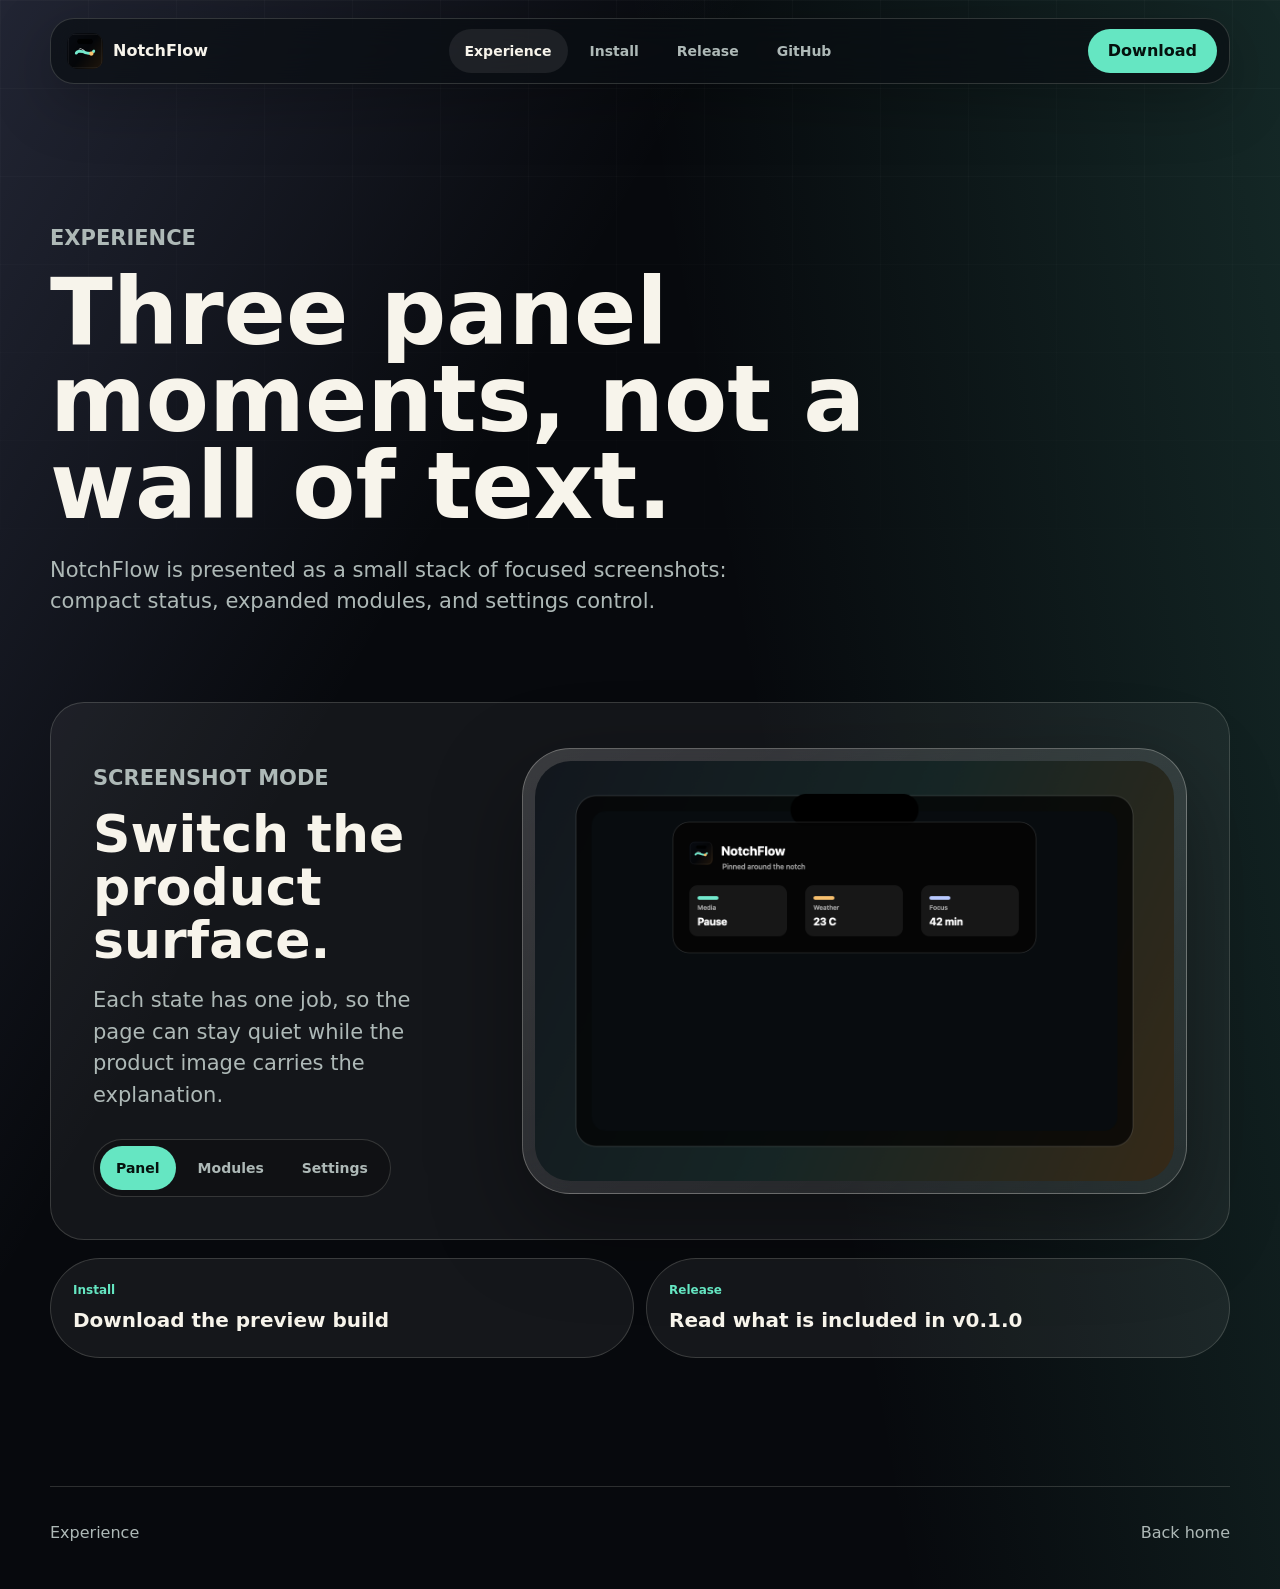
==== docs/experience.html @ aeb70ef3 "docs(pages): redesign NotchFlow site" ====
<!doctype html>
<html lang="zh-CN">
  <head>
    <meta charset="utf-8">
    <meta name="viewport" content="width=device-width, initial-scale=1">
    <meta name="description" content="Explore NotchFlow panel states, modules, and screenshot-style previews.">
    <title>Experience - NotchFlow</title>
    <link rel="icon" href="assets/notchflow-logo.png">
    <link rel="stylesheet" href="styles.css">
    <script src="site.js?v=20260615" defer></script>
  </head>
  <body data-page="experience">
    <header class="site-shell">
      <a class="brand" href="index.html" aria-label="NotchFlow home">
        <img src="assets/notchflow-logo.png" alt="" width="36" height="36">
        <span>NotchFlow</span>
      </a>
      <nav class="primary-nav" aria-label="Primary navigation">
        <a href="experience.html" aria-current="page">Experience</a>
        <a href="install.html">Install</a>
        <a href="release.html">Release</a>
        <a href="https://github.com/AICode-Nexus/NotchFlow">GitHub</a>
      </nav>
      <a class="nav-action" href="https://github.com/AICode-Nexus/NotchFlow/releases/latest">Download</a>
    </header>

    <main class="page-main">
      <section class="page-hero reveal">
        <p class="kicker">Experience</p>
        <h1>Three panel moments, not a wall of text.</h1>
        <p>NotchFlow is presented as a small stack of focused screenshots: compact status, expanded modules, and settings control.</p>
      </section>

      <section class="shot-lab reveal" aria-labelledby="shot-title">
        <div class="shot-copy">
          <p class="kicker">Screenshot mode</p>
          <h2 id="shot-title">Switch the product surface.</h2>
          <p>Each state has one job, so the page can stay quiet while the product image carries the explanation.</p>
          <div class="segmented" role="tablist" aria-label="Screenshot selector">
            <button class="is-active" type="button" data-shot="panel" role="tab" aria-selected="true">Panel</button>
            <button type="button" data-shot="modules" role="tab" aria-selected="false">Modules</button>
            <button type="button" data-shot="settings" role="tab" aria-selected="false">Settings</button>
          </div>
        </div>
        <div class="shot-frame">
          <img data-shot-image src="assets/notchflow-panel.png" alt="NotchFlow expanded panel screenshot" width="1400" height="920">
        </div>
      </section>

      <section class="feature-rail reveal" aria-label="Feature hierarchy">
        <a href="install.html">
          <span>Install</span>
          <strong>Download the preview build</strong>
        </a>
        <a href="release.html">
          <span>Release</span>
          <strong>Read what is included in v0.1.0</strong>
        </a>
      </section>
    </main>

    <footer class="site-footer">
      <span>Experience</span>
      <a href="index.html">Back home</a>
    </footer>
  </body>
</html>
---- docs/styles.css ----
:root {
  color-scheme: dark;
  --page: #07090d;
  --page-soft: #0b1114;
  --ink: #f7f4eb;
  --muted: #aeb9b7;
  --line: rgba(247, 244, 235, 0.16);
  --line-strong: rgba(247, 244, 235, 0.28);
  --glass: rgba(255, 255, 255, 0.09);
  --glass-strong: rgba(255, 255, 255, 0.14);
  --accent: #65e6c2;
  --warm: #f4b565;
  --violet: #aeb9ff;
  --shadow: 0 32px 90px rgba(0, 0, 0, 0.36);
}

* {
  box-sizing: border-box;
}

html {
  scroll-behavior: smooth;
}

body {
  min-width: 320px;
  margin: 0;
  overflow-x: hidden;
  background:
    linear-gradient(120deg, rgba(174, 185, 255, 0.16), transparent 34%),
    linear-gradient(260deg, rgba(101, 230, 194, 0.14), transparent 42%),
    var(--page);
  color: var(--ink);
  font-family: Inter, ui-sans-serif, system-ui, -apple-system, BlinkMacSystemFont, "SF Pro Text", "Segoe UI", sans-serif;
  line-height: 1.5;
}

body::before {
  content: "";
  position: fixed;
  inset: 0;
  z-index: -1;
  pointer-events: none;
  background-image:
    linear-gradient(rgba(255, 255, 255, 0.035) 1px, transparent 1px),
    linear-gradient(90deg, rgba(255, 255, 255, 0.03) 1px, transparent 1px);
  background-size: 88px 88px;
  mask-image: linear-gradient(180deg, rgba(0, 0, 0, 0.76), transparent 78%);
}

img {
  display: block;
  max-width: 100%;
  height: auto;
}

a {
  color: inherit;
  text-decoration: none;
}

code {
  padding: 0.12em 0.34em;
  border-radius: 6px;
  background: rgba(255, 255, 255, 0.08);
  color: var(--ink);
  font-family: "SF Mono", ui-monospace, Menlo, Consolas, monospace;
  font-size: 0.92em;
}

:focus-visible {
  outline: 3px solid rgba(101, 230, 194, 0.72);
  outline-offset: 4px;
}

.site-shell {
  position: sticky;
  top: 18px;
  z-index: 20;
  display: grid;
  grid-template-columns: auto 1fr auto;
  gap: 18px;
  align-items: center;
  width: min(1180px, calc(100% - 32px));
  min-height: 66px;
  margin: 18px auto 0;
  padding: 10px 12px 10px 16px;
  border: 1px solid var(--line);
  border-radius: 24px;
  background: rgba(9, 14, 18, 0.68);
  box-shadow: 0 18px 60px rgba(0, 0, 0, 0.26);
  backdrop-filter: blur(22px);
}

.brand,
.primary-nav,
.action-row,
.route-strip,
.feature-rail,
.release-links {
  display: flex;
  align-items: center;
}

.brand {
  gap: 10px;
  min-height: 44px;
  font-weight: 750;
}

.brand img {
  border-radius: 10px;
}

.primary-nav {
  justify-content: center;
  gap: 6px;
}

.primary-nav a,
.nav-action,
.button,
.segmented button,
.release-links a,
.route-strip a,
.feature-rail a {
  min-height: 44px;
  border-radius: 999px;
  transition: transform 220ms ease, background 220ms ease, border-color 220ms ease, color 220ms ease;
}

.primary-nav a {
  display: inline-flex;
  align-items: center;
  padding: 0 16px;
  color: var(--muted);
  font-size: 14px;
  font-weight: 650;
}

.primary-nav a:hover,
.primary-nav a[aria-current="page"] {
  color: var(--ink);
  background: rgba(255, 255, 255, 0.08);
}

.nav-action,
.button {
  display: inline-flex;
  align-items: center;
  justify-content: center;
  padding: 0 20px;
  font-weight: 800;
}

.nav-action,
.button.primary {
  color: #04110d;
  background: var(--accent);
}

.button.ghost {
  border: 1px solid var(--line);
  color: var(--ink);
  background: rgba(255, 255, 255, 0.07);
}

.nav-action:hover,
.button:hover,
.route-strip a:hover,
.feature-rail a:hover,
.release-links a:hover {
  transform: translateY(-2px);
}

.hero-home {
  display: grid;
  grid-template-columns: minmax(320px, 0.82fr) minmax(460px, 1.18fr);
  gap: clamp(28px, 4vw, 58px);
  align-items: center;
  width: min(1240px, calc(100% - 40px));
  min-height: calc(100svh - 104px);
  margin: 0 auto;
  padding: clamp(52px, 8vw, 104px) 0 54px;
}

.hero-copy {
  max-width: 520px;
}

.kicker {
  margin: 0 0 14px;
  color: var(--accent);
  font-size: 12px;
  font-weight: 850;
  letter-spacing: 0;
  text-transform: uppercase;
}

h1,
h2,
p {
  margin: 0;
}

h1 {
  font-size: 104px;
  line-height: 0.84;
  letter-spacing: 0;
}

.page-hero h1 {
  max-width: 980px;
  font-size: 92px;
  line-height: 0.95;
}

h2 {
  font-size: 52px;
  line-height: 1.02;
  letter-spacing: 0;
}

.hero-line,
.page-hero p,
.shot-copy p,
.install-flow p,
.release-grid p {
  color: var(--muted);
  font-size: 21px;
}

.hero-line {
  margin-top: 28px;
}

.action-row {
  flex-wrap: wrap;
  gap: 12px;
  margin-top: 34px;
}

.screenshot-stage,
.shot-frame,
.install-panel {
  position: relative;
  border: 1px solid var(--line-strong);
  border-radius: clamp(28px, 4vw, 48px);
  background: linear-gradient(145deg, rgba(255, 255, 255, 0.16), rgba(255, 255, 255, 0.05));
  box-shadow: var(--shadow);
  overflow: hidden;
  backdrop-filter: blur(26px);
}

.screenshot-stage {
  padding: clamp(12px, 1.7vw, 22px);
  animation: stage-in 780ms cubic-bezier(0.2, 0.8, 0.2, 1) both;
}

.screenshot-stage img,
.shot-frame img,
.install-panel img {
  border-radius: clamp(20px, 3vw, 36px);
}

.stage-caption {
  position: absolute;
  right: 30px;
  bottom: 28px;
  display: inline-flex;
  align-items: center;
  min-height: 36px;
  padding: 0 14px;
  border: 1px solid rgba(255, 255, 255, 0.18);
  border-radius: 999px;
  background: rgba(0, 0, 0, 0.50);
  color: rgba(255, 255, 255, 0.82);
  font-size: 13px;
  font-weight: 750;
  backdrop-filter: blur(14px);
}

.route-strip {
  gap: 12px;
  width: min(1180px, calc(100% - 40px));
  margin: 0 auto clamp(70px, 9vw, 120px);
}

.route-strip a {
  flex: 1;
  min-width: 0;
  padding: 20px;
  border: 1px solid var(--line);
  background: rgba(255, 255, 255, 0.055);
}

.route-strip span,
.feature-rail span,
.release-grid span {
  display: block;
  color: var(--accent);
  font-size: 12px;
  font-weight: 850;
}

.route-strip strong,
.feature-rail strong {
  display: block;
  margin-top: 6px;
  font-size: 20px;
}

.route-strip small {
  display: block;
  margin-top: 4px;
  color: var(--muted);
  font-size: 14px;
}

.page-main {
  width: min(1180px, calc(100% - 40px));
  margin: 0 auto;
  padding: clamp(70px, 9vw, 120px) 0 clamp(70px, 10vw, 140px);
}

.page-hero {
  max-width: 1030px;
  padding-bottom: clamp(44px, 7vw, 84px);
}

.page-hero.narrow {
  max-width: 820px;
}

.page-hero p {
  max-width: 720px;
  margin-top: 24px;
}

.shot-lab {
  display: grid;
  grid-template-columns: minmax(280px, 0.55fr) minmax(420px, 1fr);
  gap: clamp(28px, 5vw, 70px);
  align-items: center;
  padding: clamp(22px, 4vw, 42px);
  border: 1px solid var(--line);
  border-radius: 34px;
  background: rgba(255, 255, 255, 0.055);
}

.shot-copy p {
  margin-top: 18px;
}

.segmented {
  display: inline-flex;
  gap: 6px;
  margin-top: 28px;
  padding: 6px;
  border: 1px solid var(--line);
  border-radius: 999px;
  background: rgba(0, 0, 0, 0.20);
}

.segmented button {
  border: 0;
  padding: 0 16px;
  color: var(--muted);
  background: transparent;
  font: inherit;
  font-size: 14px;
  font-weight: 780;
  cursor: pointer;
}

.segmented button.is-active {
  color: #07120f;
  background: var(--accent);
}

.shot-frame {
  padding: 12px;
}

.shot-frame img {
  transition: opacity 220ms ease, transform 260ms ease;
}

.shot-frame.is-switching img {
  opacity: 0;
  transform: translateY(10px) scale(0.985);
}

.feature-rail,
.release-links {
  gap: 12px;
  margin-top: 18px;
}

.feature-rail a,
.release-links a {
  flex: 1;
  padding: 22px;
  border: 1px solid var(--line);
  background: rgba(255, 255, 255, 0.06);
}

.install-flow {
  display: grid;
  grid-template-columns: minmax(280px, 0.85fr) minmax(420px, 1fr);
  gap: clamp(26px, 5vw, 70px);
  align-items: start;
}

.install-flow ol {
  display: grid;
  gap: 14px;
  margin: 0;
  padding: 0;
  list-style: none;
}

.install-flow li {
  padding: 22px;
  border: 1px solid var(--line);
  border-radius: 24px;
  background: rgba(255, 255, 255, 0.055);
}

.install-flow span {
  color: var(--warm);
  font-size: 12px;
  font-weight: 850;
}

.install-flow strong {
  display: block;
  margin-top: 8px;
  font-size: 22px;
}

.install-flow p {
  margin-top: 8px;
  font-size: 16px;
}

.install-panel {
  padding: 12px;
}

.release-grid {
  display: grid;
  grid-template-columns: repeat(2, minmax(0, 1fr));
  gap: 14px;
}

.release-grid article {
  min-height: 360px;
  padding: clamp(28px, 4vw, 44px);
  border: 1px solid var(--line);
  border-radius: 30px;
  background: rgba(255, 255, 255, 0.06);
}

.release-grid h2 {
  margin-top: 18px;
}

.release-grid p {
  margin-top: 22px;
}

.site-footer {
  display: flex;
  align-items: center;
  justify-content: space-between;
  gap: 20px;
  width: min(1180px, calc(100% - 40px));
  margin: 0 auto;
  padding: 34px 0 44px;
  color: var(--muted);
  border-top: 1px solid var(--line);
}

.site-footer a:hover {
  color: var(--accent);
}

.reveal {
  opacity: 1;
  transform: none;
}

.js .reveal {
  opacity: 0;
  transform: translateY(18px);
  transition: opacity 520ms ease, transform 520ms ease;
}

.js .reveal.is-visible {
  opacity: 1;
  transform: translateY(0);
}

@keyframes stage-in {
  from {
    opacity: 0;
    transform: translateY(28px) scale(0.985);
  }
  to {
    opacity: 1;
    transform: translateY(0) scale(1);
  }
}

@media (min-width: 1320px) {
  h1 {
    font-size: 132px;
  }

  h2 {
    font-size: 56px;
  }

  .screenshot-stage {
    animation-name: stage-in-wide;
    transform: perspective(1200px) rotateX(0deg) rotateY(-4deg);
  }
}

@keyframes stage-in-wide {
  from {
    opacity: 0;
    transform: perspective(1200px) rotateX(8deg) rotateY(-10deg) translateY(28px);
  }
  to {
    opacity: 1;
    transform: perspective(1200px) rotateX(0deg) rotateY(-4deg) translateY(0);
  }
}

@media (max-width: 920px) {
  .site-shell {
    grid-template-columns: 1fr auto;
  }

  .primary-nav {
    grid-column: 1 / -1;
    justify-content: flex-start;
    overflow-x: auto;
    padding-bottom: 2px;
  }

  .hero-home,
  .shot-lab,
  .install-flow {
    grid-template-columns: 1fr;
  }

  .hero-home {
    padding-top: 56px;
  }

  .screenshot-stage {
    transform: none;
  }

  h1 {
    font-size: 84px;
  }

  .page-hero h1 {
    font-size: 66px;
  }

  h2 {
    font-size: 42px;
  }

  .route-strip,
  .feature-rail,
  .release-links,
  .release-grid {
    flex-direction: column;
    display: grid;
    grid-template-columns: 1fr;
  }
}

@media (max-width: 560px) {
  .site-shell,
  .hero-home,
  .route-strip,
  .page-main,
  .site-footer {
    width: min(100% - 28px, 1180px);
  }

  .site-shell {
    grid-template-columns: 1fr;
    gap: 10px;
    padding: 14px;
  }

  .primary-nav {
    display: grid;
    grid-column: auto;
    grid-template-columns: repeat(4, minmax(0, 1fr));
    width: 100%;
    overflow: visible;
  }

  .primary-nav a {
    justify-content: center;
    padding: 0 4px;
    font-size: 13px;
  }

  .nav-action {
    width: 100%;
    padding: 0 14px;
  }

  h1 {
    font-size: 64px;
  }

  .page-hero h1 {
    font-size: 48px;
  }

  h2 {
    font-size: 34px;
  }

  .hero-line,
  .page-hero p,
  .shot-copy p,
  .release-grid p {
    font-size: 18px;
  }

  .stage-caption {
    right: 18px;
    bottom: 18px;
  }

  .route-strip a,
  .feature-rail a,
  .release-links a {
    width: 100%;
  }

  .segmented {
    width: 100%;
  }

  .segmented button {
    flex: 1;
    padding: 0 10px;
  }

  .site-footer {
    align-items: flex-start;
    flex-direction: column;
  }
}

@media (prefers-reduced-motion: reduce) {
  *,
  *::before,
  *::after {
    scroll-behavior: auto !important;
    animation-duration: 0.01ms !important;
    animation-iteration-count: 1 !important;
    transition-duration: 0.01ms !important;
  }

  .js .reveal {
    opacity: 1;
    transform: none;
  }
}
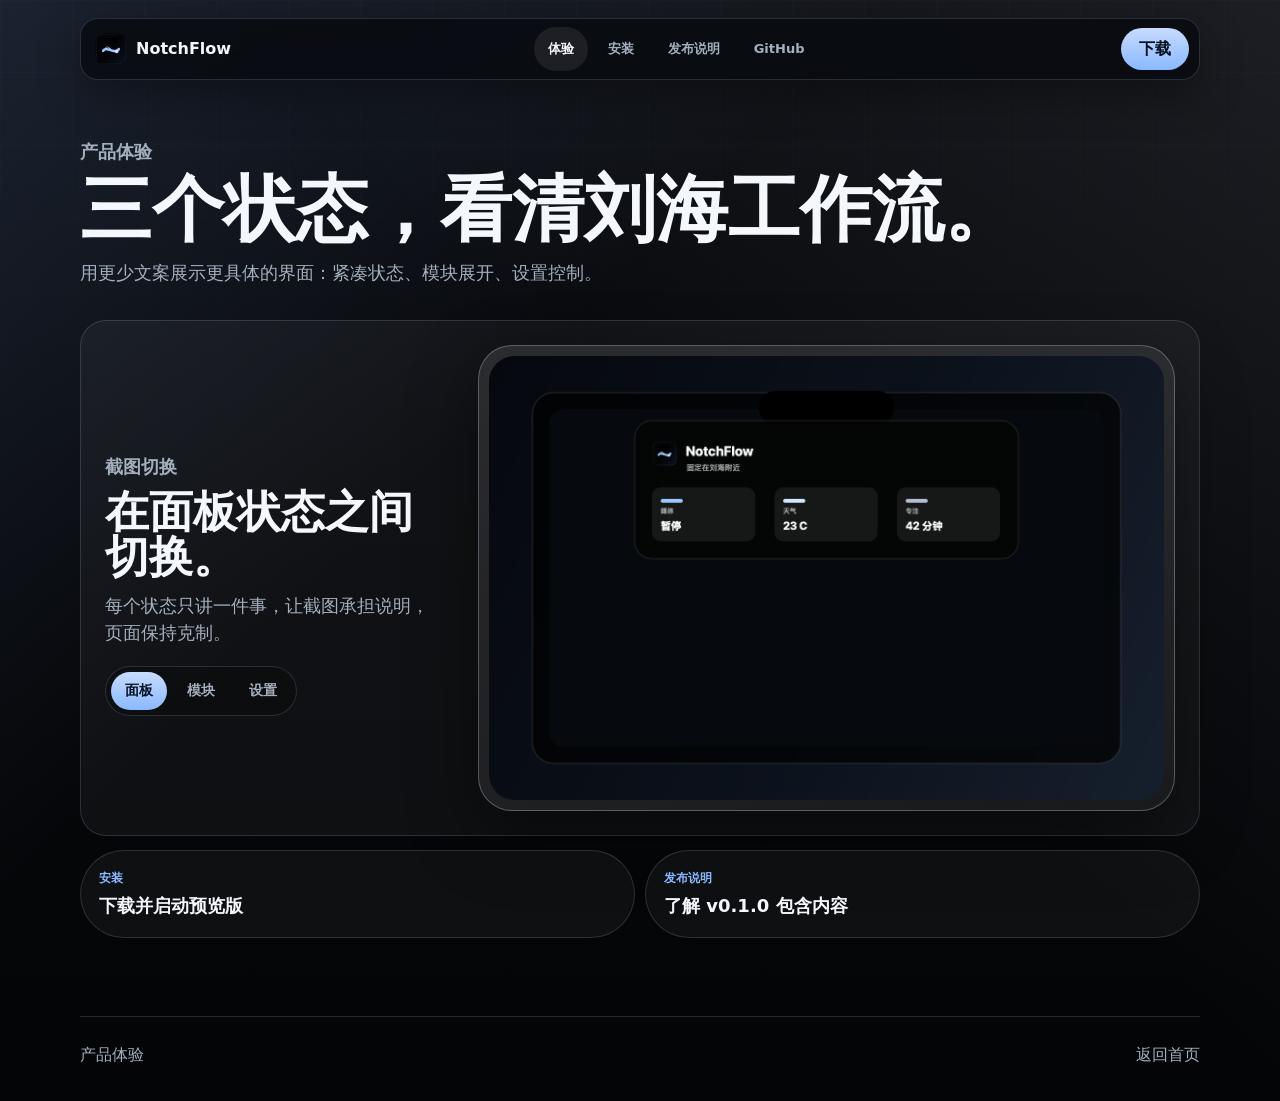
==== commit f08e5f53: "docs(pages): localize NotchFlow release site" ====
--- a/docs/experience.html
+++ b/docs/experience.html
@@ -3,65 +3,65 @@
   <head>
     <meta charset="utf-8">
     <meta name="viewport" content="width=device-width, initial-scale=1">
-    <meta name="description" content="Explore NotchFlow panel states, modules, and screenshot-style previews.">
-    <title>Experience - NotchFlow</title>
+    <meta name="description" content="查看 NotchFlow 的面板状态、模块截图与设置界面。">
+    <title>体验 - NotchFlow</title>
     <link rel="icon" href="assets/notchflow-logo.png">
     <link rel="stylesheet" href="styles.css">
-    <script src="site.js?v=20260615" defer></script>
+    <script src="site.js?v=20260615-cn" defer></script>
   </head>
   <body data-page="experience">
     <header class="site-shell">
-      <a class="brand" href="index.html" aria-label="NotchFlow home">
+      <a class="brand" href="index.html" aria-label="NotchFlow 首页">
         <img src="assets/notchflow-logo.png" alt="" width="36" height="36">
         <span>NotchFlow</span>
       </a>
-      <nav class="primary-nav" aria-label="Primary navigation">
-        <a href="experience.html" aria-current="page">Experience</a>
-        <a href="install.html">Install</a>
-        <a href="release.html">Release</a>
+      <nav class="primary-nav" aria-label="主导航">
+        <a href="experience.html" aria-current="page">体验</a>
+        <a href="install.html">安装</a>
+        <a href="release.html">发布说明</a>
         <a href="https://github.com/AICode-Nexus/NotchFlow">GitHub</a>
       </nav>
-      <a class="nav-action" href="https://github.com/AICode-Nexus/NotchFlow/releases/latest">Download</a>
+      <a class="nav-action" href="https://github.com/AICode-Nexus/NotchFlow/releases/latest">下载</a>
     </header>
 
     <main class="page-main">
       <section class="page-hero reveal">
-        <p class="kicker">Experience</p>
-        <h1>Three panel moments, not a wall of text.</h1>
-        <p>NotchFlow is presented as a small stack of focused screenshots: compact status, expanded modules, and settings control.</p>
+        <p class="kicker">产品体验</p>
+        <h1>三个状态，看清刘海工作流。</h1>
+        <p>用更少文案展示更具体的界面：紧凑状态、模块展开、设置控制。</p>
       </section>
 
       <section class="shot-lab reveal" aria-labelledby="shot-title">
         <div class="shot-copy">
-          <p class="kicker">Screenshot mode</p>
-          <h2 id="shot-title">Switch the product surface.</h2>
-          <p>Each state has one job, so the page can stay quiet while the product image carries the explanation.</p>
-          <div class="segmented" role="tablist" aria-label="Screenshot selector">
-            <button class="is-active" type="button" data-shot="panel" role="tab" aria-selected="true">Panel</button>
-            <button type="button" data-shot="modules" role="tab" aria-selected="false">Modules</button>
-            <button type="button" data-shot="settings" role="tab" aria-selected="false">Settings</button>
+          <p class="kicker">截图切换</p>
+          <h2 id="shot-title">在面板状态之间切换。</h2>
+          <p>每个状态只讲一件事，让截图承担说明，页面保持克制。</p>
+          <div class="segmented" role="tablist" aria-label="截图选择器">
+            <button class="is-active" type="button" data-shot="panel" role="tab" aria-selected="true">面板</button>
+            <button type="button" data-shot="modules" role="tab" aria-selected="false">模块</button>
+            <button type="button" data-shot="settings" role="tab" aria-selected="false">设置</button>
           </div>
         </div>
         <div class="shot-frame">
-          <img data-shot-image src="assets/notchflow-panel.png" alt="NotchFlow expanded panel screenshot" width="1400" height="920">
+          <img data-shot-image src="assets/notchflow-panel.png" alt="NotchFlow 展开面板截图" width="1400" height="920">
         </div>
       </section>
 
-      <section class="feature-rail reveal" aria-label="Feature hierarchy">
+      <section class="feature-rail reveal" aria-label="后续入口">
         <a href="install.html">
-          <span>Install</span>
-          <strong>Download the preview build</strong>
+          <span>安装</span>
+          <strong>下载并启动预览版</strong>
         </a>
         <a href="release.html">
-          <span>Release</span>
-          <strong>Read what is included in v0.1.0</strong>
+          <span>发布说明</span>
+          <strong>了解 v0.1.0 包含内容</strong>
         </a>
       </section>
     </main>
 
     <footer class="site-footer">
-      <span>Experience</span>
-      <a href="index.html">Back home</a>
+      <span>产品体验</span>
+      <a href="index.html">返回首页</a>
     </footer>
   </body>
 </html>
--- a/docs/styles.css
+++ b/docs/styles.css
@@ -1,17 +1,18 @@
 :root {
   color-scheme: dark;
-  --page: #07090d;
-  --page-soft: #0b1114;
-  --ink: #f7f4eb;
-  --muted: #aeb9b7;
-  --line: rgba(247, 244, 235, 0.16);
-  --line-strong: rgba(247, 244, 235, 0.28);
-  --glass: rgba(255, 255, 255, 0.09);
-  --glass-strong: rgba(255, 255, 255, 0.14);
-  --accent: #65e6c2;
-  --warm: #f4b565;
-  --violet: #aeb9ff;
-  --shadow: 0 32px 90px rgba(0, 0, 0, 0.36);
+  --page: #06070a;
+  --page-soft: #0a0d12;
+  --ink: #f4f7fb;
+  --muted: #a4afbd;
+  --muted-strong: #c3ccd8;
+  --line: rgba(180, 196, 216, 0.18);
+  --line-strong: rgba(202, 215, 232, 0.32);
+  --glass: rgba(15, 19, 27, 0.72);
+  --glass-strong: rgba(24, 31, 43, 0.84);
+  --accent: #8ab8ff;
+  --accent-strong: #c8dcff;
+  --accent-ink: #05101f;
+  --shadow: 0 24px 70px rgba(0, 0, 0, 0.42);
 }
 
 * {
@@ -27,8 +28,9 @@
   margin: 0;
   overflow-x: hidden;
   background:
-    linear-gradient(120deg, rgba(174, 185, 255, 0.16), transparent 34%),
-    linear-gradient(260deg, rgba(101, 230, 194, 0.14), transparent 42%),
+    linear-gradient(135deg, rgba(138, 184, 255, 0.13), transparent 38%),
+    linear-gradient(225deg, rgba(226, 232, 240, 0.08), transparent 46%),
+    linear-gradient(180deg, #0b0d12 0%, #06070a 54%, #040507 100%),
     var(--page);
   color: var(--ink);
   font-family: Inter, ui-sans-serif, system-ui, -apple-system, BlinkMacSystemFont, "SF Pro Text", "Segoe UI", sans-serif;
@@ -42,10 +44,10 @@
   z-index: -1;
   pointer-events: none;
   background-image:
-    linear-gradient(rgba(255, 255, 255, 0.035) 1px, transparent 1px),
-    linear-gradient(90deg, rgba(255, 255, 255, 0.03) 1px, transparent 1px);
-  background-size: 88px 88px;
-  mask-image: linear-gradient(180deg, rgba(0, 0, 0, 0.76), transparent 78%);
+    linear-gradient(rgba(220, 230, 244, 0.024) 1px, transparent 1px),
+    linear-gradient(90deg, rgba(220, 230, 244, 0.022) 1px, transparent 1px);
+  background-size: 72px 72px;
+  mask-image: linear-gradient(180deg, rgba(0, 0, 0, 0.72), transparent 72%);
 }
 
 img {
@@ -69,7 +71,7 @@
 }
 
 :focus-visible {
-  outline: 3px solid rgba(101, 230, 194, 0.72);
+  outline: 3px solid rgba(138, 184, 255, 0.78);
   outline-offset: 4px;
 }
 
@@ -79,17 +81,17 @@
   z-index: 20;
   display: grid;
   grid-template-columns: auto 1fr auto;
-  gap: 18px;
-  align-items: center;
-  width: min(1180px, calc(100% - 32px));
-  min-height: 66px;
-  margin: 18px auto 0;
-  padding: 10px 12px 10px 16px;
-  border: 1px solid var(--line);
-  border-radius: 24px;
-  background: rgba(9, 14, 18, 0.68);
-  box-shadow: 0 18px 60px rgba(0, 0, 0, 0.26);
-  backdrop-filter: blur(22px);
+  gap: 12px;
+  align-items: center;
+  width: min(1120px, calc(100% - 28px));
+  min-height: 58px;
+  margin: 12px auto 0;
+  padding: 8px 10px 8px 14px;
+  border: 1px solid var(--line);
+  border-radius: 18px;
+  background: rgba(8, 10, 15, 0.82);
+  box-shadow: 0 14px 42px rgba(0, 0, 0, 0.34);
+  backdrop-filter: blur(20px);
 }
 
 .brand,
@@ -103,12 +105,14 @@
 }
 
 .brand {
-  gap: 10px;
-  min-height: 44px;
+  gap: 9px;
+  min-height: 40px;
   font-weight: 750;
 }
 
 .brand img {
+  width: 32px;
+  height: 32px;
   border-radius: 10px;
 }
 
@@ -126,15 +130,15 @@
 .feature-rail a {
   min-height: 44px;
   border-radius: 999px;
-  transition: transform 220ms ease, background 220ms ease, border-color 220ms ease, color 220ms ease;
+  transition: transform 180ms ease, background 180ms ease, border-color 180ms ease, color 180ms ease;
 }
 
 .primary-nav a {
   display: inline-flex;
   align-items: center;
-  padding: 0 16px;
+  padding: 0 14px;
   color: var(--muted);
-  font-size: 14px;
+  font-size: 13px;
   font-weight: 650;
 }
 
@@ -149,20 +153,21 @@
   display: inline-flex;
   align-items: center;
   justify-content: center;
-  padding: 0 20px;
+  min-height: 42px;
+  padding: 0 18px;
   font-weight: 800;
 }
 
 .nav-action,
 .button.primary {
-  color: #04110d;
-  background: var(--accent);
+  color: var(--accent-ink);
+  background: linear-gradient(180deg, var(--accent-strong), var(--accent));
 }
 
 .button.ghost {
   border: 1px solid var(--line);
   color: var(--ink);
-  background: rgba(255, 255, 255, 0.07);
+  background: rgba(255, 255, 255, 0.055);
 }
 
 .nav-action:hover,
@@ -175,21 +180,21 @@
 
 .hero-home {
   display: grid;
-  grid-template-columns: minmax(320px, 0.82fr) minmax(460px, 1.18fr);
-  gap: clamp(28px, 4vw, 58px);
-  align-items: center;
-  width: min(1240px, calc(100% - 40px));
-  min-height: calc(100svh - 104px);
+  grid-template-columns: minmax(300px, 0.78fr) minmax(500px, 1.22fr);
+  gap: clamp(24px, 3vw, 44px);
+  align-items: center;
+  width: min(1160px, calc(100% - 36px));
+  min-height: min(700px, calc(100svh - 82px));
   margin: 0 auto;
-  padding: clamp(52px, 8vw, 104px) 0 54px;
+  padding: 42px 0 30px;
 }
 
 .hero-copy {
-  max-width: 520px;
+  max-width: 480px;
 }
 
 .kicker {
-  margin: 0 0 14px;
+  margin: 0 0 10px;
   color: var(--accent);
   font-size: 12px;
   font-weight: 850;
@@ -204,19 +209,19 @@
 }
 
 h1 {
-  font-size: 104px;
-  line-height: 0.84;
+  font-size: 88px;
+  line-height: 0.88;
   letter-spacing: 0;
 }
 
 .page-hero h1 {
   max-width: 980px;
-  font-size: 92px;
+  font-size: 72px;
   line-height: 0.95;
 }
 
 h2 {
-  font-size: 52px;
+  font-size: 44px;
   line-height: 1.02;
   letter-spacing: 0;
 }
@@ -227,17 +232,17 @@
 .install-flow p,
 .release-grid p {
   color: var(--muted);
-  font-size: 21px;
+  font-size: 18px;
 }
 
 .hero-line {
-  margin-top: 28px;
+  margin-top: 20px;
 }
 
 .action-row {
   flex-wrap: wrap;
-  gap: 12px;
-  margin-top: 34px;
+  gap: 10px;
+  margin-top: 26px;
 }
 
 .screenshot-stage,
@@ -245,53 +250,53 @@
 .install-panel {
   position: relative;
   border: 1px solid var(--line-strong);
-  border-radius: clamp(28px, 4vw, 48px);
-  background: linear-gradient(145deg, rgba(255, 255, 255, 0.16), rgba(255, 255, 255, 0.05));
+  border-radius: clamp(22px, 3vw, 34px);
+  background: linear-gradient(145deg, rgba(255, 255, 255, 0.105), rgba(255, 255, 255, 0.035));
   box-shadow: var(--shadow);
   overflow: hidden;
   backdrop-filter: blur(26px);
 }
 
 .screenshot-stage {
-  padding: clamp(12px, 1.7vw, 22px);
-  animation: stage-in 780ms cubic-bezier(0.2, 0.8, 0.2, 1) both;
+  padding: clamp(10px, 1.2vw, 16px);
+  animation: stage-in 520ms cubic-bezier(0.2, 0.8, 0.2, 1) both;
 }
 
 .screenshot-stage img,
 .shot-frame img,
 .install-panel img {
-  border-radius: clamp(20px, 3vw, 36px);
+  border-radius: clamp(16px, 2vw, 26px);
 }
 
 .stage-caption {
   position: absolute;
-  right: 30px;
-  bottom: 28px;
+  right: 22px;
+  bottom: 20px;
   display: inline-flex;
   align-items: center;
-  min-height: 36px;
-  padding: 0 14px;
+  min-height: 32px;
+  padding: 0 12px;
   border: 1px solid rgba(255, 255, 255, 0.18);
   border-radius: 999px;
-  background: rgba(0, 0, 0, 0.50);
-  color: rgba(255, 255, 255, 0.82);
-  font-size: 13px;
+  background: rgba(3, 6, 12, 0.66);
+  color: rgba(244, 247, 251, 0.86);
+  font-size: 12px;
   font-weight: 750;
   backdrop-filter: blur(14px);
 }
 
 .route-strip {
-  gap: 12px;
-  width: min(1180px, calc(100% - 40px));
-  margin: 0 auto clamp(70px, 9vw, 120px);
+  gap: 10px;
+  width: min(1120px, calc(100% - 36px));
+  margin: 0 auto 62px;
 }
 
 .route-strip a {
   flex: 1;
   min-width: 0;
-  padding: 20px;
-  border: 1px solid var(--line);
-  background: rgba(255, 255, 255, 0.055);
+  padding: 16px;
+  border: 1px solid var(--line);
+  background: rgba(255, 255, 255, 0.045);
 }
 
 .route-strip span,
@@ -306,26 +311,26 @@
 .route-strip strong,
 .feature-rail strong {
   display: block;
-  margin-top: 6px;
-  font-size: 20px;
+  margin-top: 5px;
+  font-size: 18px;
 }
 
 .route-strip small {
   display: block;
-  margin-top: 4px;
+  margin-top: 3px;
   color: var(--muted);
-  font-size: 14px;
+  font-size: 13px;
 }
 
 .page-main {
-  width: min(1180px, calc(100% - 40px));
+  width: min(1120px, calc(100% - 36px));
   margin: 0 auto;
-  padding: clamp(70px, 9vw, 120px) 0 clamp(70px, 10vw, 140px);
+  padding: 48px 0 78px;
 }
 
 .page-hero {
   max-width: 1030px;
-  padding-bottom: clamp(44px, 7vw, 84px);
+  padding-bottom: 34px;
 }
 
 .page-hero.narrow {
@@ -334,29 +339,29 @@
 
 .page-hero p {
   max-width: 720px;
-  margin-top: 24px;
+  margin-top: 16px;
 }
 
 .shot-lab {
   display: grid;
-  grid-template-columns: minmax(280px, 0.55fr) minmax(420px, 1fr);
-  gap: clamp(28px, 5vw, 70px);
-  align-items: center;
-  padding: clamp(22px, 4vw, 42px);
-  border: 1px solid var(--line);
-  border-radius: 34px;
-  background: rgba(255, 255, 255, 0.055);
+  grid-template-columns: minmax(260px, 0.48fr) minmax(480px, 1fr);
+  gap: clamp(22px, 3vw, 38px);
+  align-items: center;
+  padding: 24px;
+  border: 1px solid var(--line);
+  border-radius: 26px;
+  background: rgba(255, 255, 255, 0.042);
 }
 
 .shot-copy p {
-  margin-top: 18px;
+  margin-top: 12px;
 }
 
 .segmented {
   display: inline-flex;
   gap: 6px;
-  margin-top: 28px;
-  padding: 6px;
+  margin-top: 20px;
+  padding: 5px;
   border: 1px solid var(--line);
   border-radius: 999px;
   background: rgba(0, 0, 0, 0.20);
@@ -364,7 +369,8 @@
 
 .segmented button {
   border: 0;
-  padding: 0 16px;
+  min-height: 38px;
+  padding: 0 14px;
   color: var(--muted);
   background: transparent;
   font: inherit;
@@ -374,12 +380,12 @@
 }
 
 .segmented button.is-active {
-  color: #07120f;
-  background: var(--accent);
+  color: var(--accent-ink);
+  background: linear-gradient(180deg, var(--accent-strong), var(--accent));
 }
 
 .shot-frame {
-  padding: 12px;
+  padding: 10px;
 }
 
 .shot-frame img {
@@ -393,50 +399,50 @@
 
 .feature-rail,
 .release-links {
-  gap: 12px;
-  margin-top: 18px;
+  gap: 10px;
+  margin-top: 14px;
 }
 
 .feature-rail a,
 .release-links a {
   flex: 1;
-  padding: 22px;
-  border: 1px solid var(--line);
-  background: rgba(255, 255, 255, 0.06);
+  padding: 18px;
+  border: 1px solid var(--line);
+  background: rgba(255, 255, 255, 0.045);
 }
 
 .install-flow {
   display: grid;
-  grid-template-columns: minmax(280px, 0.85fr) minmax(420px, 1fr);
-  gap: clamp(26px, 5vw, 70px);
+  grid-template-columns: minmax(280px, 0.78fr) minmax(460px, 1fr);
+  gap: clamp(22px, 3vw, 42px);
   align-items: start;
 }
 
 .install-flow ol {
   display: grid;
-  gap: 14px;
+  gap: 10px;
   margin: 0;
   padding: 0;
   list-style: none;
 }
 
 .install-flow li {
-  padding: 22px;
-  border: 1px solid var(--line);
-  border-radius: 24px;
-  background: rgba(255, 255, 255, 0.055);
+  padding: 16px 18px;
+  border: 1px solid var(--line);
+  border-radius: 18px;
+  background: rgba(255, 255, 255, 0.045);
 }
 
 .install-flow span {
-  color: var(--warm);
+  color: var(--accent);
   font-size: 12px;
   font-weight: 850;
 }
 
 .install-flow strong {
   display: block;
-  margin-top: 8px;
-  font-size: 22px;
+  margin-top: 6px;
+  font-size: 20px;
 }
 
 .install-flow p {
@@ -445,29 +451,29 @@
 }
 
 .install-panel {
-  padding: 12px;
+  padding: 10px;
 }
 
 .release-grid {
   display: grid;
   grid-template-columns: repeat(2, minmax(0, 1fr));
-  gap: 14px;
+  gap: 12px;
 }
 
 .release-grid article {
-  min-height: 360px;
-  padding: clamp(28px, 4vw, 44px);
-  border: 1px solid var(--line);
-  border-radius: 30px;
-  background: rgba(255, 255, 255, 0.06);
+  min-height: 260px;
+  padding: 28px;
+  border: 1px solid var(--line);
+  border-radius: 24px;
+  background: rgba(255, 255, 255, 0.045);
 }
 
 .release-grid h2 {
-  margin-top: 18px;
+  margin-top: 14px;
 }
 
 .release-grid p {
-  margin-top: 22px;
+  margin-top: 16px;
 }
 
 .site-footer {
@@ -475,9 +481,9 @@
   align-items: center;
   justify-content: space-between;
   gap: 20px;
-  width: min(1180px, calc(100% - 40px));
+  width: min(1120px, calc(100% - 36px));
   margin: 0 auto;
-  padding: 34px 0 44px;
+  padding: 26px 0 34px;
   color: var(--muted);
   border-top: 1px solid var(--line);
 }
@@ -493,8 +499,8 @@
 
 .js .reveal {
   opacity: 0;
-  transform: translateY(18px);
-  transition: opacity 520ms ease, transform 520ms ease;
+  transform: translateY(14px);
+  transition: opacity 360ms ease, transform 360ms ease;
 }
 
 .js .reveal.is-visible {
@@ -505,7 +511,7 @@
 @keyframes stage-in {
   from {
     opacity: 0;
-    transform: translateY(28px) scale(0.985);
+    transform: translateY(20px) scale(0.988);
   }
   to {
     opacity: 1;
@@ -515,11 +521,11 @@
 
 @media (min-width: 1320px) {
   h1 {
-    font-size: 132px;
+    font-size: 112px;
   }
 
   h2 {
-    font-size: 56px;
+    font-size: 48px;
   }
 
   .screenshot-stage {
@@ -558,7 +564,7 @@
   }
 
   .hero-home {
-    padding-top: 56px;
+    padding-top: 40px;
   }
 
   .screenshot-stage {
@@ -566,15 +572,15 @@
   }
 
   h1 {
-    font-size: 84px;
+    font-size: 72px;
   }
 
   .page-hero h1 {
-    font-size: 66px;
+    font-size: 56px;
   }
 
   h2 {
-    font-size: 42px;
+    font-size: 38px;
   }
 
   .route-strip,
@@ -593,13 +599,13 @@
   .route-strip,
   .page-main,
   .site-footer {
-    width: min(100% - 28px, 1180px);
+    width: min(100% - 24px, 1120px);
   }
 
   .site-shell {
     grid-template-columns: 1fr;
-    gap: 10px;
-    padding: 14px;
+    gap: 8px;
+    padding: 12px;
   }
 
   .primary-nav {
@@ -622,27 +628,27 @@
   }
 
   h1 {
-    font-size: 64px;
+    font-size: 56px;
   }
 
   .page-hero h1 {
-    font-size: 48px;
+    font-size: 42px;
   }
 
   h2 {
-    font-size: 34px;
+    font-size: 30px;
   }
 
   .hero-line,
   .page-hero p,
   .shot-copy p,
   .release-grid p {
-    font-size: 18px;
+    font-size: 16px;
   }
 
   .stage-caption {
-    right: 18px;
-    bottom: 18px;
+    right: 14px;
+    bottom: 14px;
   }
 
   .route-strip a,
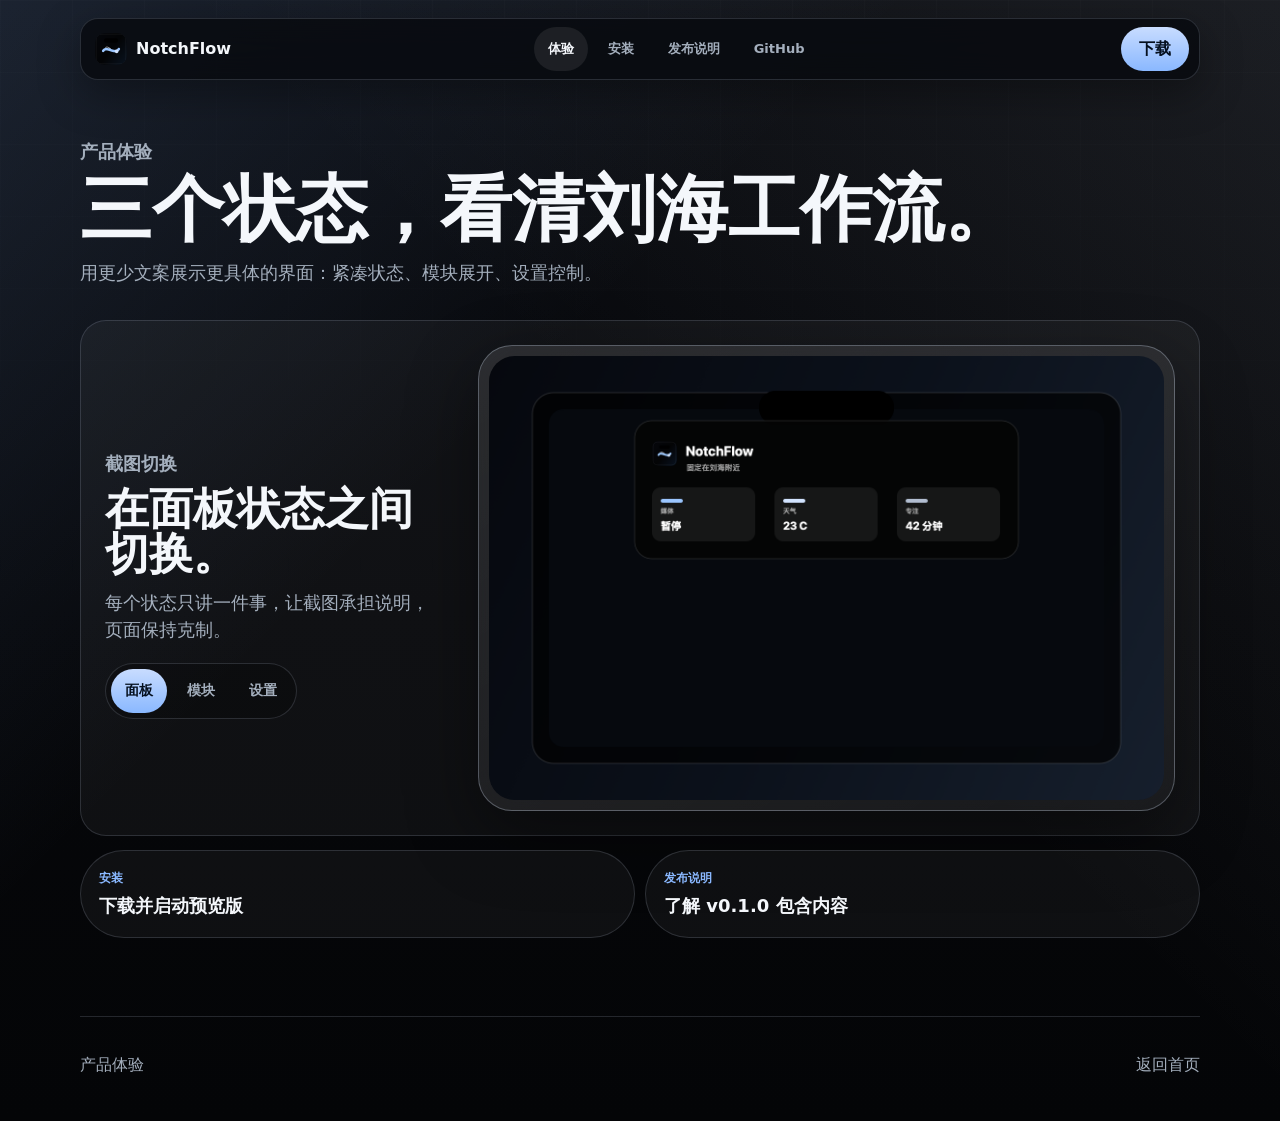
==== commit 5b1c7c9e: "docs(pages): fix NotchFlow layout spacing" ====
--- a/docs/experience.html
+++ b/docs/experience.html
@@ -6,7 +6,7 @@
     <meta name="description" content="查看 NotchFlow 的面板状态、模块截图与设置界面。">
     <title>体验 - NotchFlow</title>
     <link rel="icon" href="assets/notchflow-logo.png">
-    <link rel="stylesheet" href="styles.css">
+    <link rel="stylesheet" href="styles.css?v=20260615-layout">
     <script src="site.js?v=20260615-cn" defer></script>
   </head>
   <body data-page="experience">
--- a/docs/styles.css
+++ b/docs/styles.css
@@ -106,7 +106,7 @@
 
 .brand {
   gap: 9px;
-  min-height: 40px;
+  min-height: 44px;
   font-weight: 750;
 }
 
@@ -153,7 +153,7 @@
   display: inline-flex;
   align-items: center;
   justify-content: center;
-  min-height: 42px;
+  min-height: 44px;
   padding: 0 18px;
   font-weight: 800;
 }
@@ -180,8 +180,8 @@
 
 .hero-home {
   display: grid;
-  grid-template-columns: minmax(300px, 0.78fr) minmax(500px, 1.22fr);
-  gap: clamp(24px, 3vw, 44px);
+  grid-template-columns: minmax(320px, 420px) minmax(520px, 1fr);
+  gap: 56px;
   align-items: center;
   width: min(1160px, calc(100% - 36px));
   min-height: min(700px, calc(100svh - 82px));
@@ -190,7 +190,9 @@
 }
 
 .hero-copy {
-  max-width: 480px;
+  position: relative;
+  z-index: 2;
+  max-width: 420px;
 }
 
 .kicker {
@@ -209,8 +211,9 @@
 }
 
 h1 {
-  font-size: 88px;
-  line-height: 0.88;
+  max-width: 100%;
+  font-size: 80px;
+  line-height: 0.9;
   letter-spacing: 0;
 }
 
@@ -258,6 +261,7 @@
 }
 
 .screenshot-stage {
+  z-index: 1;
   padding: clamp(10px, 1.2vw, 16px);
   animation: stage-in 520ms cubic-bezier(0.2, 0.8, 0.2, 1) both;
 }
@@ -294,7 +298,7 @@
 .route-strip a {
   flex: 1;
   min-width: 0;
-  padding: 16px;
+  padding: 20px 26px;
   border: 1px solid var(--line);
   background: rgba(255, 255, 255, 0.045);
 }
@@ -369,7 +373,7 @@
 
 .segmented button {
   border: 0;
-  min-height: 38px;
+  min-height: 44px;
   padding: 0 14px;
   color: var(--muted);
   background: transparent;
@@ -492,6 +496,12 @@
   color: var(--accent);
 }
 
+.site-footer a {
+  display: inline-flex;
+  align-items: center;
+  min-height: 44px;
+}
+
 .reveal {
   opacity: 1;
   transform: none;
@@ -521,7 +531,7 @@
 
 @media (min-width: 1320px) {
   h1 {
-    font-size: 112px;
+    font-size: 96px;
   }
 
   h2 {
@@ -545,7 +555,7 @@
   }
 }
 
-@media (max-width: 920px) {
+@media (max-width: 960px) {
   .site-shell {
     grid-template-columns: 1fr auto;
   }
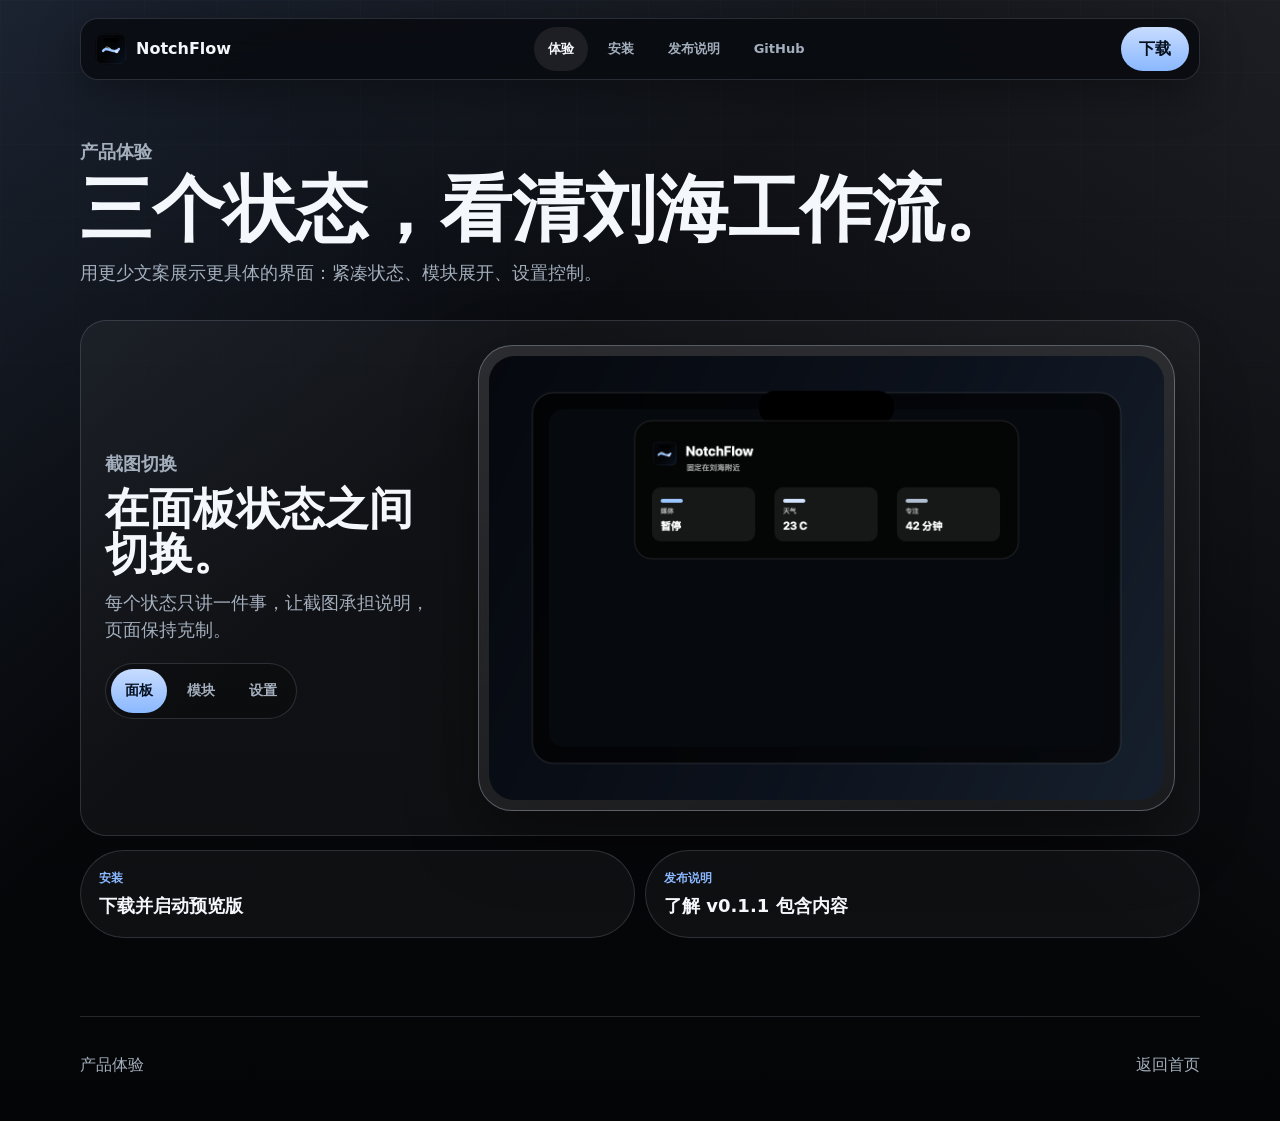
==== commit d71f25d1: "chore(release): prepare v0.1.1" ====
--- a/docs/experience.html
+++ b/docs/experience.html
@@ -54,7 +54,7 @@
         </a>
         <a href="release.html">
           <span>发布说明</span>
-          <strong>了解 v0.1.0 包含内容</strong>
+          <strong>了解 v0.1.1 包含内容</strong>
         </a>
       </section>
     </main>
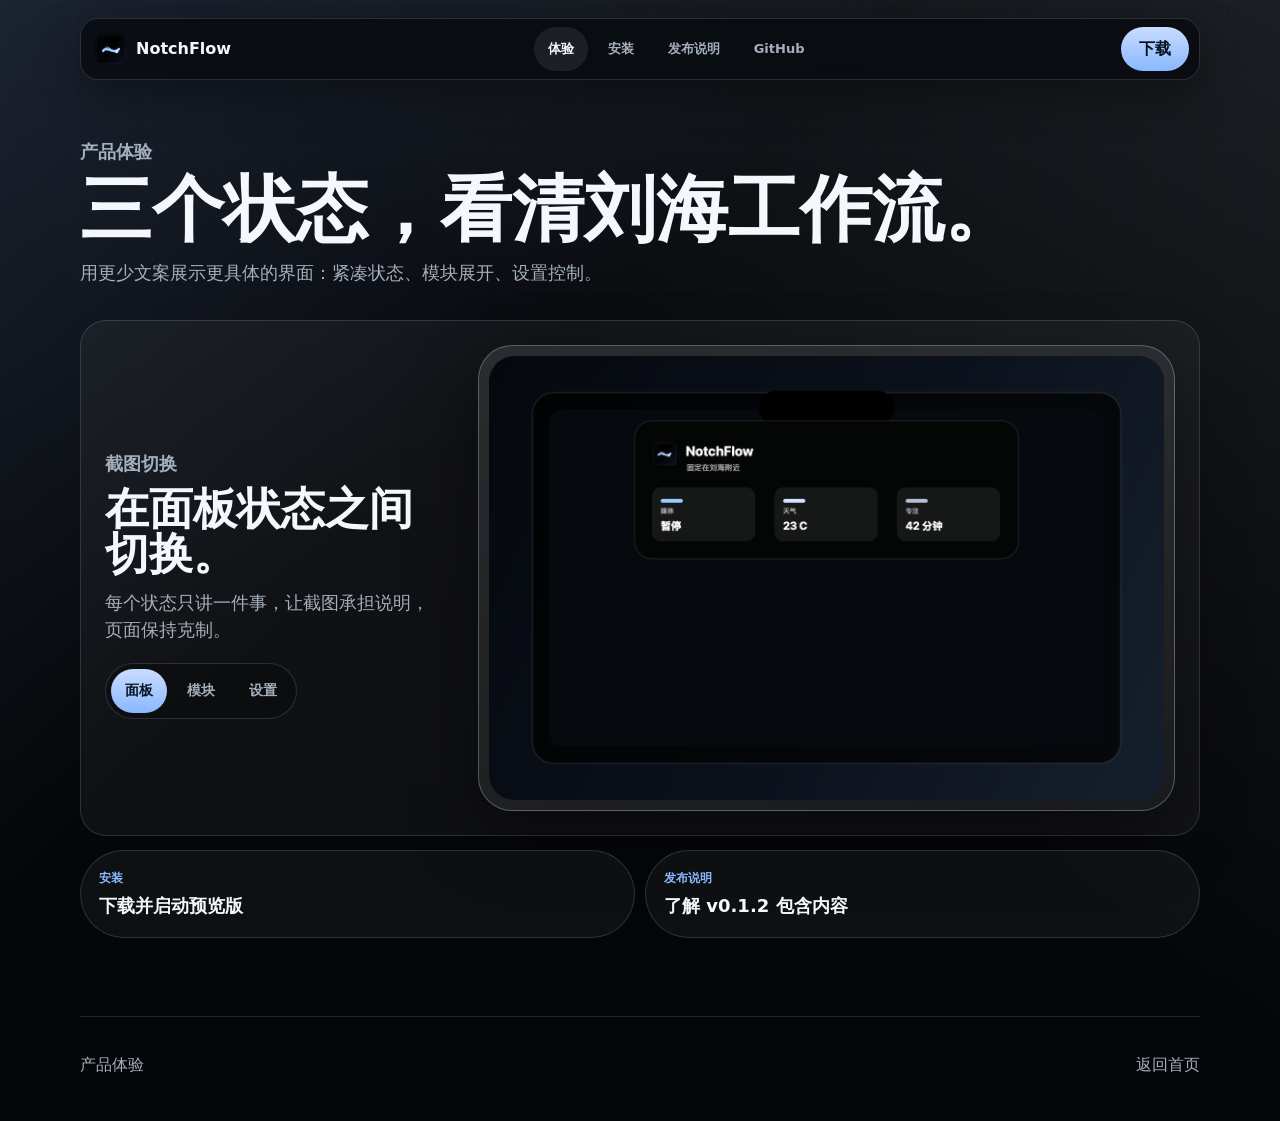
==== commit 01b938f0: "Polish screen health card layout" ====
--- a/docs/experience.html
+++ b/docs/experience.html
@@ -54,7 +54,7 @@
         </a>
         <a href="release.html">
           <span>发布说明</span>
-          <strong>了解 v0.1.1 包含内容</strong>
+          <strong>了解 v0.1.2 包含内容</strong>
         </a>
       </section>
     </main>
